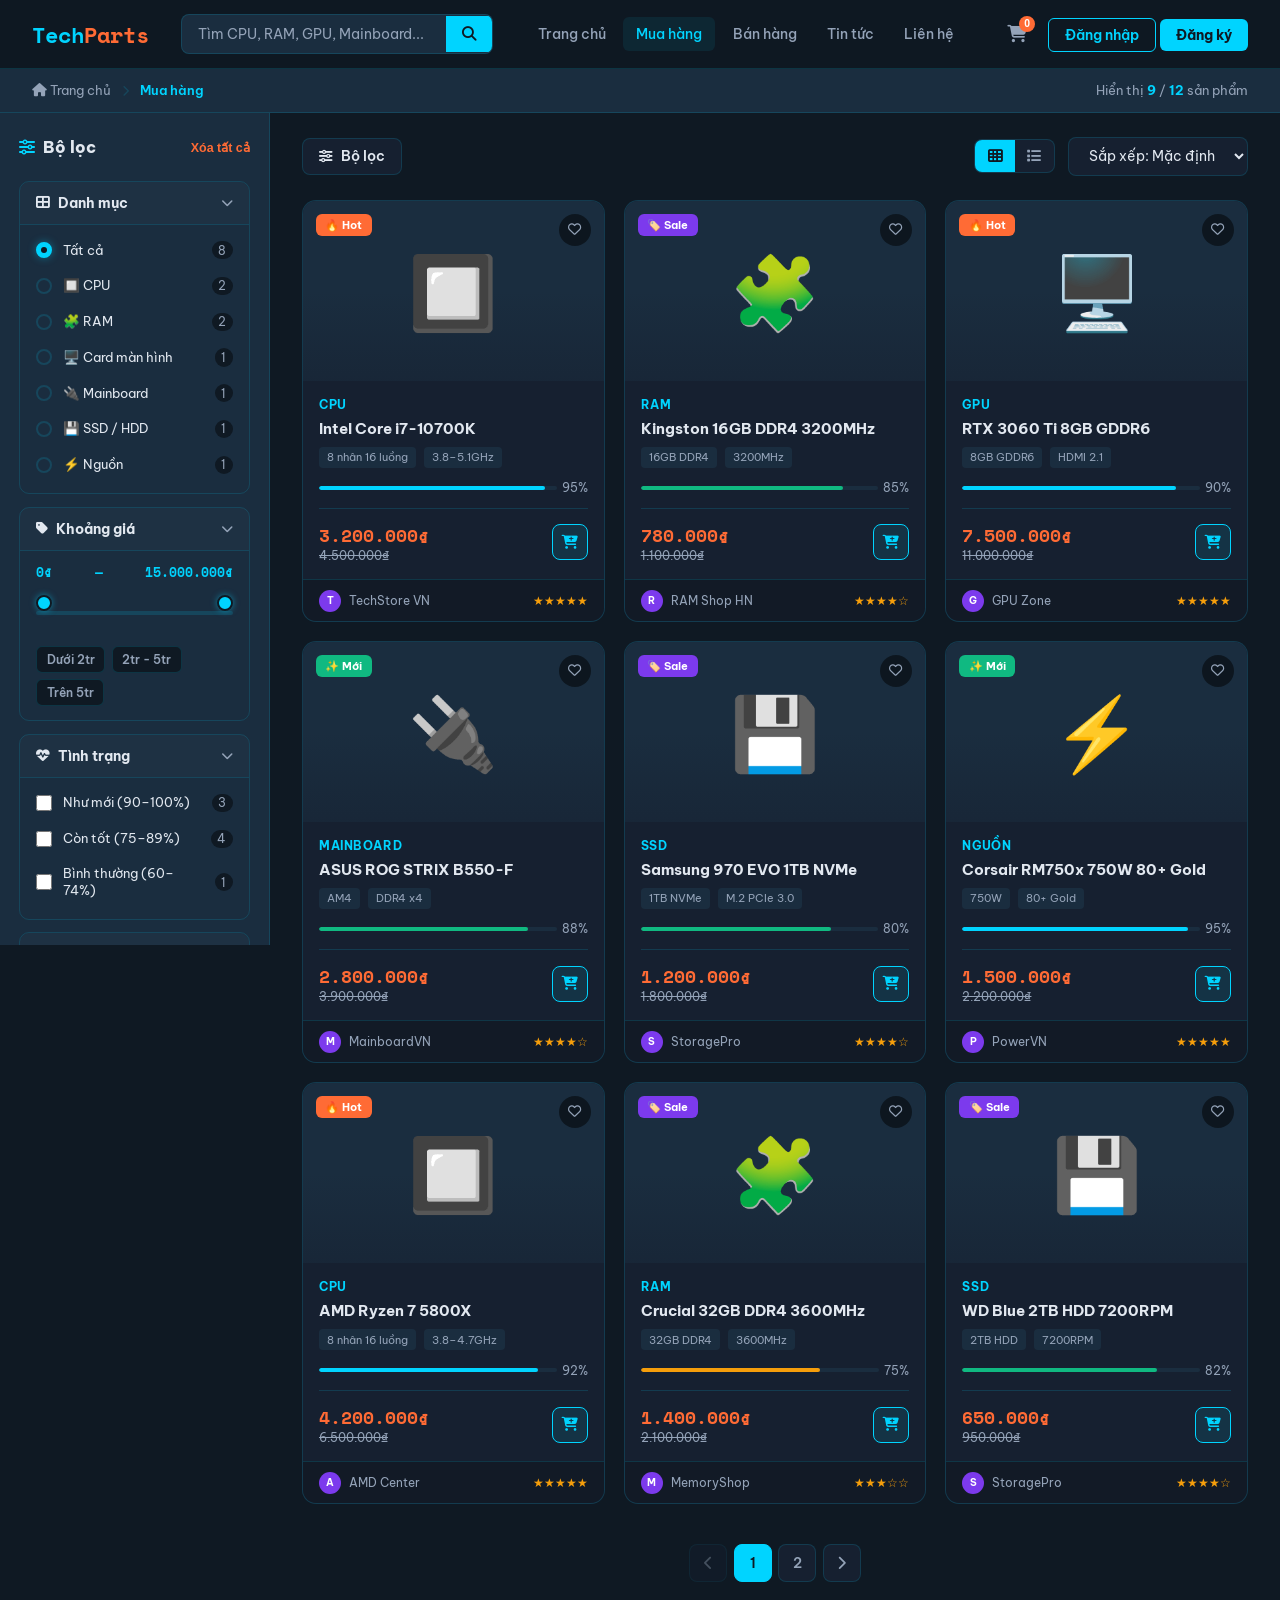
==== shop.html @ d85ce9ba "Add files via upload" ====
<!DOCTYPE html>
<html lang="vi">
<head>
  <meta charset="UTF-8">
  <meta name="viewport" content="width=device-width, initial-scale=1.0">
  <title>TechParts - Mua Hàng</title>
  <link href="https://fonts.googleapis.com/css2?family=Be+Vietnam+Pro:wght@300;400;500;600;700;800;900&family=Space+Mono:wght@400;700&display=swap" rel="stylesheet">
  <link rel="stylesheet" href="https://cdnjs.cloudflare.com/ajax/libs/font-awesome/6.4.0/css/all.min.css">
  <link rel="stylesheet" href="style.css">
  <link rel="stylesheet" href="shop.css">
</head>
<body>

<!-- TOAST -->
<div class="toast" id="toast">
  <i class="fas fa-check-circle toast-icon"></i>
  <span class="toast-text" id="toastText">Đã thêm vào giỏ hàng!</span>
</div>

<!-- MODAL CHI TIẾT SẢN PHẨM -->
<div class="modal-overlay" id="modalOverlay" onclick="closeModal(event)">
  <div class="modal" id="productModal" style="position:relative;">
    <button class="modal-close" onclick="closeModal()"><i class="fas fa-times"></i></button>
    <div class="modal-grid">
      <div class="modal-img" id="modalImg">💻</div>
      <div class="modal-content">
        <div class="product-category" id="modalCat"></div>
        <h2 id="modalName"></h2>
        <div style="display:flex;align-items:center;gap:0.5rem;margin-top:0.3rem;">
          <span style="color:var(--warning);font-size:0.85rem;" id="modalRating">★★★★☆</span>
          <span style="font-size:0.78rem;color:var(--text-muted);" id="modalReviews">(0 đánh giá)</span>
        </div>
        <div class="modal-price" id="modalPrice"></div>
        <div class="modal-specs" id="modalSpecs"></div>
        <p style="font-size:0.85rem;color:var(--text-muted);line-height:1.7;" id="modalDesc"></p>
        <div class="modal-actions">
          <button class="btn-buy" onclick="buyNow()"><i class="fas fa-bolt"></i> Mua ngay</button>
          <button class="btn-cart-lg" onclick="addToCartModal()"><i class="fas fa-shopping-cart"></i> Thêm giỏ</button>
        </div>
        <div style="display:flex;gap:1.5rem;margin-top:1rem;font-size:0.78rem;color:var(--text-muted);">
          <span><i class="fas fa-shield-alt" style="color:var(--success);margin-right:0.3rem;"></i>Đã kiểm tra</span>
          <span><i class="fas fa-undo" style="color:var(--accent);margin-right:0.3rem;"></i>Đổi 7 ngày</span>
          <span><i class="fas fa-truck" style="color:var(--accent2);margin-right:0.3rem;"></i>Toàn quốc</span>
        </div>
      </div>
    </div>
  </div>
</div>

<!-- HEADER -->
<header>
  <div class="header-inner">
    <a href="index.html" class="logo">Tech<span>Parts</span></a>
    <div class="search-bar">
      <input type="text" id="searchInput" placeholder="Tìm CPU, RAM, GPU, Mainboard..." oninput="liveSearch()">
      <button onclick="doSearch()"><i class="fas fa-search"></i></button>
    </div>
    <nav>
      <a href="index.html">Trang chủ</a>
      <a href="shop.html" class="active">Mua hàng</a>
      <a href="sell.html">Bán hàng</a>
      <a href="news.html">Tin tức</a>
      <a href="lien-he.html">Liên hệ</a>
    </nav>
    <div class="header-actions">
      <button class="cart-btn" onclick="showCartDropdown()">
        <i class="fas fa-shopping-cart"></i>
        <span class="cart-badge" id="cartBadge">0</span>
      </button>
      <div id="authButtons">
        <a href="login.html" class="btn-outline">Đăng nhập</a>
        <a href="login.html?tab=register" class="btn-primary">Đăng ký</a>
      </div>
      <div id="userMenu" style="display:none;align-items:center;gap:0.8rem;">
        <div style="display:flex;align-items:center;gap:0.5rem;padding:0.4rem 0.9rem;background:rgba(0,212,255,0.08);border:1px solid var(--border);border-radius:8px;">
          <div style="width:28px;height:28px;border-radius:50%;background:var(--accent3);display:flex;align-items:center;justify-content:center;font-size:0.75rem;font-weight:700;color:white;" id="userAvatar">U</div>
          <span style="font-size:0.88rem;font-weight:600;" id="userName">User</span>
        </div>
        <button onclick="logout()" style="padding:0.45rem 1rem;border:1px solid rgba(239,68,68,0.5);border-radius:6px;background:none;color:#ef4444;font-family:inherit;font-size:0.85rem;font-weight:600;cursor:pointer;">
          <i class="fas fa-sign-out-alt"></i> Đăng xuất
        </button>
      </div>
    </div>
  </div>
</header>

<!-- BREADCRUMB -->
<div class="breadcrumb-bar">
  <div class="breadcrumb-inner">
    <a href="index.html"><i class="fas fa-home"></i> Trang chủ</a>
    <i class="fas fa-chevron-right"></i>
    <span id="breadcrumbCurrent">Mua hàng</span>
  </div>
  <div class="result-count" id="resultCount">Đang tải...</div>
</div>

<!-- MAIN LAYOUT -->
<div class="shop-layout">

  <!-- SIDEBAR -->
  <aside class="shop-sidebar" id="sidebar">
    <div class="sidebar-header">
      <h3><i class="fas fa-sliders-h"></i> Bộ lọc</h3>
      <button class="clear-all-btn" onclick="clearAllFilters()">Xóa tất cả</button>
    </div>

    <!-- Danh mục -->
    <div class="filter-block">
      <div class="filter-block-title" onclick="toggleBlock(this)">
        <span><i class="fas fa-th-large"></i> Danh mục</span>
        <i class="fas fa-chevron-down"></i>
      </div>
      <div class="filter-block-body">
        <label class="filter-option" onclick="filterCat('all')">
          <span class="filter-radio active" id="cat-all"></span>
          <span>Tất cả</span>
          <span class="filter-count">8</span>
        </label>
        <label class="filter-option" onclick="filterCat('CPU')">
          <span class="filter-radio" id="cat-CPU"></span>
          <span>🔲 CPU</span>
          <span class="filter-count">2</span>
        </label>
        <label class="filter-option" onclick="filterCat('RAM')">
          <span class="filter-radio" id="cat-RAM"></span>
          <span>🧩 RAM</span>
          <span class="filter-count">2</span>
        </label>
        <label class="filter-option" onclick="filterCat('GPU')">
          <span class="filter-radio" id="cat-GPU"></span>
          <span>🖥️ Card màn hình</span>
          <span class="filter-count">1</span>
        </label>
        <label class="filter-option" onclick="filterCat('Mainboard')">
          <span class="filter-radio" id="cat-Mainboard"></span>
          <span>🔌 Mainboard</span>
          <span class="filter-count">1</span>
        </label>
        <label class="filter-option" onclick="filterCat('SSD')">
          <span class="filter-radio" id="cat-SSD"></span>
          <span>💾 SSD / HDD</span>
          <span class="filter-count">1</span>
        </label>
        <label class="filter-option" onclick="filterCat('Nguồn')">
          <span class="filter-radio" id="cat-Nguồn"></span>
          <span>⚡ Nguồn</span>
          <span class="filter-count">1</span>
        </label>
      </div>
    </div>

    <!-- Khoảng giá -->
    <div class="filter-block">
      <div class="filter-block-title" onclick="toggleBlock(this)">
        <span><i class="fas fa-tag"></i> Khoảng giá</span>
        <i class="fas fa-chevron-down"></i>
      </div>
      <div class="filter-block-body">
        <div class="price-display">
          <span id="priceMin">0₫</span>
          <span>—</span>
          <span id="priceMax">15.000.000₫</span>
        </div>
        <div class="range-wrap">
          <input type="range" id="rangeMin" min="0" max="15000000" step="100000" value="0" oninput="updatePriceRange()">
          <input type="range" id="rangeMax" min="0" max="15000000" step="100000" value="15000000" oninput="updatePriceRange()">
        </div>
        <div class="price-presets">
          <button onclick="setPrice(0,2000000)">Dưới 2tr</button>
          <button onclick="setPrice(2000000,5000000)">2tr - 5tr</button>
          <button onclick="setPrice(5000000,15000000)">Trên 5tr</button>
        </div>
      </div>
    </div>

    <!-- Tình trạng -->
    <div class="filter-block">
      <div class="filter-block-title" onclick="toggleBlock(this)">
        <span><i class="fas fa-heartbeat"></i> Tình trạng</span>
        <i class="fas fa-chevron-down"></i>
      </div>
      <div class="filter-block-body">
        <label class="filter-checkbox">
          <input type="checkbox" value="great" onchange="updateCondFilter()"> Như mới (90–100%)
          <span class="filter-count">3</span>
        </label>
        <label class="filter-checkbox">
          <input type="checkbox" value="good" onchange="updateCondFilter()"> Còn tốt (75–89%)
          <span class="filter-count">4</span>
        </label>
        <label class="filter-checkbox">
          <input type="checkbox" value="fair" onchange="updateCondFilter()"> Bình thường (60–74%)
          <span class="filter-count">1</span>
        </label>
      </div>
    </div>

    <!-- Thương hiệu -->
    <div class="filter-block">
      <div class="filter-block-title" onclick="toggleBlock(this)">
        <span><i class="fas fa-award"></i> Thương hiệu</span>
        <i class="fas fa-chevron-down"></i>
      </div>
      <div class="filter-block-body">
        <label class="filter-checkbox">
          <input type="checkbox" value="Intel" onchange="updateBrandFilter()"> Intel
          <span class="filter-count">1</span>
        </label>
        <label class="filter-checkbox">
          <input type="checkbox" value="AMD" onchange="updateBrandFilter()"> AMD
          <span class="filter-count">1</span>
        </label>
        <label class="filter-checkbox">
          <input type="checkbox" value="NVIDIA" onchange="updateBrandFilter()"> NVIDIA
          <span class="filter-count">1</span>
        </label>
        <label class="filter-checkbox">
          <input type="checkbox" value="ASUS" onchange="updateBrandFilter()"> ASUS
          <span class="filter-count">1</span>
        </label>
        <label class="filter-checkbox">
          <input type="checkbox" value="Kingston" onchange="updateBrandFilter()"> Kingston
          <span class="filter-count">1</span>
        </label>
        <label class="filter-checkbox">
          <input type="checkbox" value="Samsung" onchange="updateBrandFilter()"> Samsung
          <span class="filter-count">1</span>
        </label>
        <label class="filter-checkbox">
          <input type="checkbox" value="Corsair" onchange="updateBrandFilter()"> Corsair
          <span class="filter-count">1</span>
        </label>
        <label class="filter-checkbox">
          <input type="checkbox" value="Crucial" onchange="updateBrandFilter()"> Crucial
          <span class="filter-count">1</span>
        </label>
      </div>
    </div>

    <!-- Bảo hành -->
    <div class="filter-block">
      <div class="filter-block-title" onclick="toggleBlock(this)">
        <span><i class="fas fa-shield-alt"></i> Bảo hành còn lại</span>
        <i class="fas fa-chevron-down"></i>
      </div>
      <div class="filter-block-body">
        <label class="filter-checkbox">
          <input type="checkbox" value="6" onchange="updateWarrantyFilter()"> 6 tháng trở lên
        </label>
        <label class="filter-checkbox">
          <input type="checkbox" value="3" onchange="updateWarrantyFilter()"> 3 tháng trở lên
        </label>
        <label class="filter-checkbox">
          <input type="checkbox" value="1" onchange="updateWarrantyFilter()"> Có bảo hành
        </label>
      </div>
    </div>
  </aside>

  <!-- MAIN CONTENT -->
  <main class="shop-main">

    <!-- TOOLBAR -->
    <div class="shop-toolbar">
      <div class="toolbar-left">
        <button class="sidebar-toggle-btn" onclick="toggleSidebar()">
          <i class="fas fa-sliders-h"></i> Bộ lọc
        </button>
        <!-- Active filters tags -->
        <div class="active-filters" id="activeFilters"></div>
      </div>
      <div class="toolbar-right">
        <div class="view-toggle">
          <button class="view-btn active" id="viewGrid" onclick="setView('grid')" title="Dạng lưới">
            <i class="fas fa-th"></i>
          </button>
          <button class="view-btn" id="viewList" onclick="setView('list')" title="Dạng danh sách">
            <i class="fas fa-list"></i>
          </button>
        </div>
        <select class="sort-select" onchange="sortProducts(this.value)">
          <option value="">Sắp xếp: Mặc định</option>
          <option value="price-asc">Giá: Thấp → Cao</option>
          <option value="price-desc">Giá: Cao → Thấp</option>
          <option value="newest">Mới đăng nhất</option>
          <option value="condition">Tình trạng tốt nhất</option>
          <option value="popular">Phổ biến nhất</option>
        </select>
      </div>
    </div>

    <!-- PRODUCTS GRID -->
    <div class="products-grid" id="productsGrid"></div>

    <!-- EMPTY STATE -->
    <div class="empty-state" id="emptyState" style="display:none;">
      <div class="empty-icon">🔍</div>
      <h3>Không tìm thấy sản phẩm</h3>
      <p>Thử thay đổi bộ lọc hoặc từ khóa tìm kiếm</p>
      <button class="btn-hero-primary" onclick="clearAllFilters()" style="margin-top:1rem;">
        <i class="fas fa-redo"></i> Xóa bộ lọc
      </button>
    </div>

    <!-- PAGINATION -->
    <div class="pagination" id="pagination"></div>

  </main>
</div>

<!-- CART DROPDOWN -->
<div class="cart-dropdown" id="cartDropdown">
  <div class="cart-dropdown-header">
    <h4><i class="fas fa-shopping-cart"></i> Giỏ hàng</h4>
    <button onclick="closeCartDropdown()"><i class="fas fa-times"></i></button>
  </div>
  <div class="cart-items" id="cartItems">
    <div class="cart-empty"><i class="fas fa-box-open"></i><p>Giỏ hàng trống</p></div>
  </div>
  <div class="cart-footer" id="cartFooter" style="display:none;">
    <div class="cart-total">
      Tổng: <strong id="cartTotal">0₫</strong>
    </div>
    <button class="btn-buy" style="width:100%;padding:0.7rem;" onclick="checkout()">
      <i class="fas fa-credit-card"></i> Thanh toán
    </button>
  </div>
</div>
<div class="cart-backdrop" id="cartBackdrop" onclick="closeCartDropdown()"></div>

<script src="shop.js"></script>
</body>
</html>
---- style.css ----
:root {
  --primary: #0f1923;
  --secondary: #1a2d3f;
  --accent: #00d4ff;
  --accent2: #ff6b35;
  --accent3: #7c3aed;
  --text: #e2e8f0;
  --text-muted: #94a3b8;
  --card: #162030;
  --border: rgba(0,212,255,0.15);
  --success: #10b981;
  --warning: #f59e0b;
}

* { margin: 0; padding: 0; box-sizing: border-box; }

body {
  font-family: 'Be Vietnam Pro', sans-serif;
  background: var(--primary);
  color: var(--text);
  overflow-x: hidden;
}

/* ========================
   HEADER
======================== */
header {
  position: sticky; top: 0; z-index: 1000;
  background: rgba(15,25,35,0.95);
  backdrop-filter: blur(20px);
  border-bottom: 1px solid var(--border);
  padding: 0 2rem;
}
.header-inner {
  max-width: 1400px; margin: 0 auto;
  display: flex; align-items: center; gap: 2rem;
  height: 68px;
}
.logo {
  font-family: 'Space Mono', monospace;
  font-size: 1.4rem; font-weight: 700;
  color: var(--accent); white-space: nowrap;
  text-decoration: none;
}
.logo span { color: var(--accent2); }

.search-bar {
  flex: 1; max-width: 480px;
  display: flex; align-items: center;
  background: var(--secondary);
  border: 1px solid var(--border);
  border-radius: 8px; overflow: hidden;
}
.search-bar input {
  flex: 1; padding: 0.6rem 1rem;
  background: none; border: none; outline: none;
  color: var(--text); font-family: inherit; font-size: 0.9rem;
}
.search-bar input::placeholder { color: var(--text-muted); }
.search-bar button {
  padding: 0.6rem 1rem;
  background: var(--accent); border: none; cursor: pointer;
  color: var(--primary); font-size: 0.9rem;
}
.search-bar button:hover { background: #00b8d9; }

nav { display: flex; gap: 0.3rem; margin-left: auto; }
nav a {
  padding: 0.5rem 0.8rem;
  color: var(--text-muted); text-decoration: none;
  font-size: 0.88rem; font-weight: 500;
  border-radius: 6px; transition: all 0.2s;
  white-space: nowrap;
}
nav a:hover, nav a.active { color: var(--accent); background: rgba(0,212,255,0.08); }

.header-actions { display: flex; gap: 0.8rem; align-items: center; }
.btn-outline {
  padding: 0.45rem 1rem;
  border: 1px solid var(--accent); border-radius: 6px;
  color: var(--accent); background: none; cursor: pointer;
  font-family: inherit; font-size: 0.85rem; font-weight: 600;
  transition: all 0.2s; text-decoration: none;
}
.btn-outline:hover { background: var(--accent); color: var(--primary); }
.btn-primary {
  padding: 0.45rem 1rem;
  background: var(--accent); border: none; border-radius: 6px;
  color: var(--primary); cursor: pointer;
  font-family: inherit; font-size: 0.85rem; font-weight: 700;
  transition: all 0.2s; text-decoration: none;
}
.btn-primary:hover { background: #00b8d9; transform: translateY(-1px); }

.cart-btn {
  position: relative; padding: 0.5rem;
  background: none; border: none; cursor: pointer;
  color: var(--text-muted); font-size: 1.1rem;
  transition: color 0.2s;
}
.cart-btn:hover { color: var(--accent); }
.cart-badge {
  position: absolute; top: 0; right: 0;
  background: var(--accent2); color: white;
  font-size: 0.65rem; font-weight: 700;
  width: 16px; height: 16px; border-radius: 50%;
  display: flex; align-items: center; justify-content: center;
}

/* ========================
   HERO
======================== */
.hero {
  background: linear-gradient(135deg, #0f1923 0%, #1a2d3f 50%, #0f1923 100%);
  padding: 5rem 2rem;
  position: relative; overflow: hidden;
}
.hero::before {
  content: '';
  position: absolute; inset: 0;
  background: radial-gradient(ellipse at 70% 50%, rgba(0,212,255,0.08) 0%, transparent 70%),
              radial-gradient(ellipse at 20% 80%, rgba(124,58,237,0.06) 0%, transparent 60%);
}
.hero-grid {
  max-width: 1400px; margin: 0 auto;
  display: grid; grid-template-columns: 1fr 1fr; gap: 4rem;
  align-items: center; position: relative;
}
.hero-badge {
  display: inline-flex; align-items: center; gap: 0.5rem;
  padding: 0.4rem 0.9rem;
  background: rgba(0,212,255,0.1); border: 1px solid rgba(0,212,255,0.3);
  border-radius: 20px; font-size: 0.8rem; color: var(--accent);
  margin-bottom: 1.5rem; font-weight: 600;
}
.hero h1 {
  font-size: clamp(2rem, 4vw, 3.2rem);
  font-weight: 900; line-height: 1.15;
  margin-bottom: 1.2rem;
}
.hero h1 .highlight {
  color: var(--accent);
  text-shadow: 0 0 30px rgba(0,212,255,0.4);
}
.hero p {
  color: var(--text-muted); font-size: 1rem;
  line-height: 1.7; margin-bottom: 2rem;
}
.hero-ctas { display: flex; gap: 1rem; flex-wrap: wrap; }
.btn-hero-primary {
  padding: 0.85rem 2rem;
  background: var(--accent); border: none; border-radius: 8px;
  color: var(--primary); font-family: inherit;
  font-size: 0.95rem; font-weight: 700; cursor: pointer;
  transition: all 0.3s;
  box-shadow: 0 0 20px rgba(0,212,255,0.3);
}
.btn-hero-primary:hover { transform: translateY(-2px); box-shadow: 0 0 30px rgba(0,212,255,0.5); }
.btn-hero-secondary {
  padding: 0.85rem 2rem;
  background: none; border: 1px solid rgba(255,255,255,0.2); border-radius: 8px;
  color: var(--text); font-family: inherit;
  font-size: 0.95rem; font-weight: 600; cursor: pointer;
  transition: all 0.3s;
}
.btn-hero-secondary:hover { border-color: var(--accent); color: var(--accent); }

.hero-stats { display: flex; gap: 2.5rem; margin-top: 2.5rem; }
.stat-item h3 {
  font-size: 1.8rem; font-weight: 900;
  color: var(--accent); font-family: 'Space Mono', monospace;
}
.stat-item p { font-size: 0.8rem; color: var(--text-muted); margin-top: 0.2rem; }

.hero-visual { display: grid; grid-template-columns: 1fr 1fr; gap: 1rem; }
.hero-card {
  background: var(--card);
  border: 1px solid var(--border);
  border-radius: 12px; padding: 1.5rem;
  transition: all 0.3s; cursor: pointer;
  animation: floatCard 4s ease-in-out infinite;
}
.hero-card:nth-child(2) { animation-delay: 1s; margin-top: 1.5rem; }
.hero-card:nth-child(3) { animation-delay: 2s; }
.hero-card:nth-child(4) { animation-delay: 3s; margin-top: 1.5rem; }
.hero-card:hover { border-color: var(--accent); transform: translateY(-4px); animation: none; }

@keyframes floatCard {
  0%, 100% { transform: translateY(0); }
  50% { transform: translateY(-6px); }
}

.hcard-icon {
  width: 48px; height: 48px; border-radius: 10px;
  display: flex; align-items: center; justify-content: center;
  font-size: 1.3rem; margin-bottom: 0.8rem;
}
.hcard-icon.blue   { background: rgba(0,212,255,0.1);   color: var(--accent); }
.hcard-icon.orange { background: rgba(255,107,53,0.1);  color: var(--accent2); }
.hcard-icon.purple { background: rgba(124,58,237,0.1);  color: var(--accent3); }
.hcard-icon.green  { background: rgba(16,185,129,0.1);  color: var(--success); }
.hero-card h4 { font-size: 0.9rem; font-weight: 700; margin-bottom: 0.3rem; }
.hero-card p  { font-size: 0.78rem; color: var(--text-muted); }

/* ========================
   SECTIONS (shared)
======================== */
.section { padding: 4rem 2rem; }
.section-inner { max-width: 1400px; margin: 0 auto; }
.section-header {
  display: flex; align-items: flex-end;
  justify-content: space-between; margin-bottom: 2rem;
}
.section-title { font-size: 1.5rem; font-weight: 800; }
.section-title span { color: var(--accent); }
.section-sub { color: var(--text-muted); font-size: 0.88rem; margin-top: 0.3rem; }
.view-all {
  color: var(--accent); font-size: 0.88rem; font-weight: 600;
  text-decoration: none; display: flex; align-items: center; gap: 0.4rem;
}
.view-all:hover { text-decoration: underline; }

/* ========================
   CATEGORIES
======================== */
.categories-grid {
  display: grid;
  grid-template-columns: repeat(8, 1fr);
  gap: 1rem;
}
.cat-card {
  background: var(--card);
  border: 1px solid var(--border);
  border-radius: 12px; padding: 1.2rem 0.8rem;
  text-align: center; cursor: pointer;
  transition: all 0.3s; text-decoration: none; color: var(--text);
}
.cat-card:hover { border-color: var(--accent); transform: translateY(-4px); background: rgba(0,212,255,0.05); }
.cat-icon { font-size: 1.8rem; margin-bottom: 0.7rem; display: block; transition: transform 0.3s; }
.cat-card:hover .cat-icon { transform: scale(1.2); }
.cat-card h4 { font-size: 0.8rem; font-weight: 700; margin-bottom: 0.2rem; }
.cat-card p  { font-size: 0.72rem; color: var(--text-muted); }

/* ========================
   FILTER BAR
======================== */
.filter-section { padding: 0 2rem 1rem; }
.filter-inner { max-width: 1400px; margin: 0 auto; }
.filter-bar {
  display: flex; gap: 0.8rem; flex-wrap: wrap;
  align-items: center; padding: 1rem 1.5rem;
  background: var(--card); border: 1px solid var(--border);
  border-radius: 12px;
}
.filter-label { font-size: 0.85rem; font-weight: 700; color: var(--text-muted); }
.filter-chip {
  padding: 0.4rem 1rem;
  background: var(--secondary); border: 1px solid var(--border);
  border-radius: 20px; font-size: 0.82rem; font-weight: 600;
  color: var(--text-muted); cursor: pointer; transition: all 0.2s;
}
.filter-chip:hover, .filter-chip.active {
  background: rgba(0,212,255,0.1); border-color: var(--accent); color: var(--accent);
}
.filter-select {
  padding: 0.4rem 1rem; background: var(--secondary);
  border: 1px solid var(--border); border-radius: 20px;
  color: var(--text); font-family: inherit; font-size: 0.82rem;
  cursor: pointer; outline: none; margin-left: auto;
}

/* ========================
   PRODUCT CARDS
======================== */
.products-grid {
  display: grid;
  grid-template-columns: repeat(4, 1fr);
  gap: 1.2rem;
}

.product-card {
  background: var(--card);
  border: 1px solid var(--border);
  border-radius: 14px; overflow: hidden;
  transition: all 0.3s; cursor: pointer;
  position: relative;
}
.product-card:hover {
  border-color: var(--accent);
  transform: translateY(-4px);
  box-shadow: 0 12px 40px rgba(0,0,0,0.4);
}

.product-badge {
  position: absolute; top: 0.8rem; left: 0.8rem;
  padding: 0.25rem 0.6rem; border-radius: 6px;
  font-size: 0.7rem; font-weight: 700; z-index: 2;
}
.badge-hot  { background: var(--accent2); color: white; }
.badge-new  { background: var(--success);  color: white; }
.badge-sale { background: var(--accent3);  color: white; }

.product-fav {
  position: absolute; top: 0.8rem; right: 0.8rem;
  width: 32px; height: 32px; border-radius: 50%;
  background: rgba(0,0,0,0.5); border: none; cursor: pointer;
  color: var(--text-muted); font-size: 0.85rem;
  display: flex; align-items: center; justify-content: center;
  transition: all 0.2s; z-index: 2;
}
.product-fav:hover,
.product-fav.active { color: #ef4444; background: rgba(239,68,68,0.15); }

.product-img {
  height: 180px;
  background: var(--secondary);
  display: flex; align-items: center; justify-content: center;
  font-size: 4rem; position: relative; overflow: hidden;
}
.product-img::after {
  content: '';
  position: absolute; inset: 0;
  background: linear-gradient(to bottom, transparent 50%, rgba(22,32,48,0.5));
}
.product-img-overlay {
  position: absolute; inset: 0;
  background: rgba(0,212,255,0.05);
  opacity: 0; transition: opacity 0.3s;
  display: flex; align-items: center; justify-content: center;
  z-index: 1;
}
.product-card:hover .product-img-overlay { opacity: 1; }
.quick-view-btn {
  padding: 0.5rem 1.2rem;
  background: var(--accent); border: none; border-radius: 6px;
  color: var(--primary); font-family: inherit; font-size: 0.82rem; font-weight: 700;
  cursor: pointer; transform: translateY(10px); transition: transform 0.3s;
}
.product-card:hover .quick-view-btn { transform: translateY(0); }

.product-info { padding: 1rem; }
.product-category {
  font-size: 0.72rem; color: var(--accent); font-weight: 700;
  text-transform: uppercase; letter-spacing: 0.05em; margin-bottom: 0.4rem;
}
.product-name  { font-size: 0.92rem; font-weight: 700; margin-bottom: 0.5rem; line-height: 1.4; }
.product-specs { display: flex; gap: 0.5rem; flex-wrap: wrap; margin-bottom: 0.8rem; }
.spec-tag {
  padding: 0.2rem 0.5rem;
  background: var(--secondary); border-radius: 4px;
  font-size: 0.7rem; color: var(--text-muted);
}
.product-condition { display: flex; align-items: center; gap: 0.3rem; margin-bottom: 0.8rem; }
.condition-bar {
  flex: 1; height: 4px; background: var(--secondary); border-radius: 2px; overflow: hidden;
}
.condition-fill        { height: 100%; border-radius: 2px; }
.condition-fill.good   { background: var(--success); width: 85%; }
.condition-fill.fair   { background: var(--warning); width: 60%; }
.condition-fill.great  { background: var(--accent);  width: 95%; }
.condition-text { font-size: 0.72rem; color: var(--text-muted); white-space: nowrap; }

.product-footer {
  display: flex; align-items: center; justify-content: space-between;
  padding-top: 0.8rem; border-top: 1px solid var(--border);
}
.product-price     { font-size: 1.1rem; font-weight: 800; color: var(--accent2); font-family: 'Space Mono', monospace; }
.product-price-old { font-size: 0.78rem; color: var(--text-muted); text-decoration: line-through; }
.add-cart-btn {
  width: 36px; height: 36px; border-radius: 8px;
  background: rgba(0,212,255,0.1); border: 1px solid var(--accent);
  color: var(--accent); cursor: pointer; font-size: 0.9rem;
  display: flex; align-items: center; justify-content: center;
  transition: all 0.2s;
}
.add-cart-btn:hover { background: var(--accent); color: var(--primary); }

.product-seller {
  display: flex; align-items: center; gap: 0.5rem;
  padding: 0.6rem 1rem;
  background: rgba(0,0,0,0.2); border-top: 1px solid var(--border);
}
.seller-avatar {
  width: 22px; height: 22px; border-radius: 50%;
  background: var(--accent3);
  display: flex; align-items: center; justify-content: center;
  font-size: 0.65rem; font-weight: 700; color: white;
}
.seller-name   { font-size: 0.75rem; color: var(--text-muted); }
.seller-rating { margin-left: auto; font-size: 0.72rem; color: var(--warning); }

/* ========================
   BANNER
======================== */
.banner-section { padding: 2rem 2rem; }
.banner-grid {
  max-width: 1400px; margin: 0 auto;
  display: grid; grid-template-columns: 2fr 1fr; gap: 1.2rem;
}
.banner-main {
  background: linear-gradient(135deg, #1a2d3f, #0f2030);
  border: 1px solid var(--border); border-radius: 16px;
  padding: 2.5rem; position: relative; overflow: hidden;
}
.banner-main::before {
  content: '';
  position: absolute; right: -30px; top: -30px;
  width: 250px; height: 250px; border-radius: 50%;
  background: radial-gradient(circle, rgba(0,212,255,0.12), transparent 70%);
}
.banner-main h2 { font-size: 1.8rem; font-weight: 900; margin-bottom: 0.5rem; }
.banner-main h2 span { color: var(--accent2); }
.banner-main p { color: var(--text-muted); margin-bottom: 1.5rem; font-size: 0.9rem; }

.countdown { display: flex; gap: 1rem; margin-bottom: 1.5rem; }
.cd-item { text-align: center; }
.cd-num {
  background: var(--primary); border: 1px solid var(--border); border-radius: 8px;
  padding: 0.5rem 0.9rem; font-size: 1.5rem; font-weight: 900;
  font-family: 'Space Mono', monospace; color: var(--accent);
  display: block;
}
.cd-label { font-size: 0.68rem; color: var(--text-muted); margin-top: 0.3rem; display: block; }

.banner-side   { display: flex; flex-direction: column; gap: 1.2rem; }
.banner-small  {
  flex: 1; border-radius: 12px; padding: 1.5rem;
  border: 1px solid var(--border); position: relative; overflow: hidden;
}
.banner-small.purple { background: linear-gradient(135deg, rgba(124,58,237,0.2), rgba(124,58,237,0.05)); border-color: rgba(124,58,237,0.3); }
.banner-small.orange { background: linear-gradient(135deg, rgba(255,107,53,0.2), rgba(255,107,53,0.05)); border-color: rgba(255,107,53,0.3); }
.banner-small h3 { font-size: 1rem; font-weight: 800; margin-bottom: 0.3rem; }
.banner-small p  { font-size: 0.78rem; color: var(--text-muted); margin-bottom: 1rem; }

.btn-sm {
  padding: 0.4rem 1rem; border-radius: 6px;
  font-family: inherit; font-size: 0.8rem; font-weight: 700; cursor: pointer;
  transition: all 0.2s; border: none;
}
.btn-sm.purple { background: var(--accent3); color: white; }
.btn-sm.orange { background: var(--accent2); color: white; }
.btn-sm:hover  { opacity: 0.85; transform: translateY(-1px); }

/* ========================
   MODAL
======================== */
.modal-overlay {
  display: none; position: fixed; inset: 0; z-index: 2000;
  background: rgba(0,0,0,0.8); backdrop-filter: blur(8px);
  align-items: center; justify-content: center; padding: 1rem;
}
.modal-overlay.active { display: flex; }
.modal {
  background: var(--card); border: 1px solid var(--border);
  border-radius: 20px; max-width: 900px; width: 100%;
  max-height: 90vh; overflow-y: auto;
  animation: modalIn 0.3s ease;
}
@keyframes modalIn {
  from { opacity: 0; transform: translateY(30px) scale(0.95); }
  to   { opacity: 1; transform: translateY(0) scale(1); }
}
.modal-grid { display: grid; grid-template-columns: 1fr 1fr; }
.modal-img {
  height: 100%; min-height: 400px;
  background: var(--secondary);
  display: flex; align-items: center; justify-content: center;
  font-size: 8rem; border-radius: 20px 0 0 20px;
}
.modal-content { padding: 2rem; }
.modal-close {
  position: absolute; top: 1rem; right: 1rem;
  width: 36px; height: 36px; border-radius: 50%;
  background: rgba(255,255,255,0.1); border: none; cursor: pointer;
  color: var(--text); font-size: 1rem;
  display: flex; align-items: center; justify-content: center;
}
.modal-close:hover { background: rgba(255,255,255,0.2); }
.modal-content h2 { font-size: 1.3rem; font-weight: 800; margin-bottom: 0.5rem; }
.modal-price { font-size: 2rem; font-weight: 900; color: var(--accent2); font-family: 'Space Mono', monospace; margin: 1rem 0; }
.modal-specs { display: grid; grid-template-columns: 1fr 1fr; gap: 0.7rem; margin: 1.2rem 0; }
.modal-spec { background: var(--secondary); border-radius: 8px; padding: 0.7rem; }
.modal-spec label { font-size: 0.72rem; color: var(--text-muted); display: block; margin-bottom: 0.2rem; }
.modal-spec span  { font-size: 0.88rem; font-weight: 600; }
.modal-actions    { display: flex; gap: 0.8rem; margin-top: 1.5rem; }

.btn-buy {
  flex: 1; padding: 0.85rem; background: var(--accent2); border: none; border-radius: 10px;
  color: white; font-family: inherit; font-size: 0.95rem; font-weight: 700; cursor: pointer;
  transition: all 0.2s;
}
.btn-buy:hover { background: #e85a25; transform: translateY(-2px); }
.btn-cart-lg {
  flex: 1; padding: 0.85rem;
  background: rgba(0,212,255,0.1); border: 1px solid var(--accent); border-radius: 10px;
  color: var(--accent); font-family: inherit; font-size: 0.95rem; font-weight: 700; cursor: pointer;
  transition: all 0.2s;
}
.btn-cart-lg:hover { background: var(--accent); color: var(--primary); }

/* ========================
   SELLER / HOW-TO SECTION
======================== */
.seller-section {
  padding: 4rem 2rem;
  background: var(--secondary);
  border-top: 1px solid var(--border);
  border-bottom: 1px solid var(--border);
}
.seller-steps {
  display: grid; grid-template-columns: repeat(4, 1fr); gap: 2rem;
}
.step-card {
  text-align: center; padding: 2rem 1.5rem;
  background: var(--card); border: 1px solid var(--border);
  border-radius: 16px; transition: all 0.3s;
}
.step-card:hover { border-color: var(--accent); transform: translateY(-4px); }
.step-num {
  width: 48px; height: 48px; border-radius: 50%;
  background: rgba(0,212,255,0.1); border: 2px solid rgba(0,212,255,0.3);
  display: flex; align-items: center; justify-content: center;
  font-size: 1.1rem; font-weight: 900; color: var(--accent);
  font-family: 'Space Mono', monospace;
  margin: 0 auto 1rem;
}
.step-icon { font-size: 2rem; margin-bottom: 1rem; }
.step-card h4 { font-size: 1rem; font-weight: 700; margin-bottom: 0.5rem; }
.step-card p  { font-size: 0.83rem; color: var(--text-muted); line-height: 1.6; }

/* ========================
   FOOTER
======================== */
footer { padding: 3rem 2rem 1.5rem; border-top: 1px solid var(--border); }
.footer-grid {
  max-width: 1400px; margin: 0 auto;
  display: grid; grid-template-columns: 2fr 1fr 1fr 1fr; gap: 3rem;
  margin-bottom: 2rem;
}
.footer-brand .logo { font-size: 1.6rem; display: block; margin-bottom: 1rem; }
.footer-brand p { font-size: 0.85rem; color: var(--text-muted); line-height: 1.7; margin-bottom: 1.2rem; }
.social-links { display: flex; gap: 0.8rem; }
.social-link {
  width: 36px; height: 36px; border-radius: 8px;
  background: var(--secondary); border: 1px solid var(--border);
  display: flex; align-items: center; justify-content: center;
  color: var(--text-muted); font-size: 0.85rem; text-decoration: none;
  transition: all 0.2s;
}
.social-link:hover { border-color: var(--accent); color: var(--accent); }
.footer-col h5 { font-size: 0.9rem; font-weight: 700; margin-bottom: 1rem; }
.footer-col ul { list-style: none; }
.footer-col ul li { margin-bottom: 0.6rem; }
.footer-col ul li a { color: var(--text-muted); text-decoration: none; font-size: 0.83rem; transition: color 0.2s; }
.footer-col ul li a:hover { color: var(--accent); }
.footer-bottom {
  max-width: 1400px; margin: 0 auto;
  display: flex; align-items: center; justify-content: space-between;
  padding-top: 1.5rem; border-top: 1px solid var(--border);
  font-size: 0.8rem; color: var(--text-muted);
}

/* ========================
   TOAST NOTIFICATION
======================== */
.toast {
  position: fixed; bottom: 2rem; right: 2rem; z-index: 3000;
  background: var(--card); border: 1px solid var(--success);
  border-radius: 10px; padding: 1rem 1.5rem;
  display: flex; align-items: center; gap: 0.8rem;
  transform: translateY(100px); opacity: 0;
  transition: all 0.4s cubic-bezier(0.34, 1.56, 0.64, 1);
  box-shadow: 0 8px 30px rgba(0,0,0,0.5);
}
.toast.show { transform: translateY(0); opacity: 1; }
.toast-icon { color: var(--success); font-size: 1.1rem; }
.toast-text { font-size: 0.88rem; font-weight: 600; }

/* ========================
   LOADING BAR
======================== */
.loading-bar {
  position: fixed; top: 0; left: 0; z-index: 9999;
  height: 3px; background: var(--accent);
  width: 0; transition: width 0.3s;
  box-shadow: 0 0 10px var(--accent);
}

/* ========================
   RESPONSIVE
======================== */
@media (max-width: 1200px) {
  .categories-grid { grid-template-columns: repeat(4, 1fr); }
  .products-grid   { grid-template-columns: repeat(3, 1fr); }
}
@media (max-width: 900px) {
  .hero-grid    { grid-template-columns: 1fr; }
  .hero-visual  { display: none; }
  .products-grid { grid-template-columns: repeat(2, 1fr); }
  .footer-grid  { grid-template-columns: 1fr 1fr; }
  .seller-steps { grid-template-columns: repeat(2, 1fr); }
  .banner-grid  { grid-template-columns: 1fr; }
  .modal-grid   { grid-template-columns: 1fr; }
  .modal-img    { min-height: 200px; border-radius: 20px 20px 0 0; }
}
@media (max-width: 600px) {
  .products-grid   { grid-template-columns: 1fr; }
  .categories-grid { grid-template-columns: repeat(4, 1fr); }
  nav              { display: none; }
  .search-bar      { max-width: 200px; }
  .hero-stats      { gap: 1.5rem; }
}
---- shop.css ----
/* ========================
   BREADCRUMB
======================== */
.breadcrumb-bar {
  display: flex; align-items: center; justify-content: space-between;
  padding: 0.8rem 2rem;
  background: var(--secondary);
  border-bottom: 1px solid var(--border);
  font-size: 0.83rem;
}
.breadcrumb-bar a {
  color: var(--text-muted); text-decoration: none; transition: color 0.2s;
}
.breadcrumb-bar a:hover { color: var(--accent); }
.breadcrumb-bar .fa-chevron-right { color: var(--border); font-size: 0.7rem; margin: 0 0.5rem; }
.breadcrumb-bar span  { color: var(--accent); font-weight: 600; }
.result-count { font-size: 0.82rem; color: var(--text-muted); }
.result-count strong { color: var(--accent); }

/* ========================
   SHOP LAYOUT
======================== */
.shop-layout {
  display: flex; gap: 0;
  max-width: 100%; min-height: calc(100vh - 130px);
}

/* ========================
   SIDEBAR
======================== */
.shop-sidebar {
  width: 270px; flex-shrink: 0;
  background: var(--secondary);
  border-right: 1px solid var(--border);
  padding: 1.5rem 1.2rem;
  transition: transform 0.3s, width 0.3s;
  overflow-y: auto;
  position: sticky; top: 68px;
  max-height: calc(100vh - 68px);
}
.shop-sidebar.collapsed {
  width: 0; padding: 0; overflow: hidden;
}

.sidebar-header {
  display: flex; align-items: center; justify-content: space-between;
  margin-bottom: 1.5rem;
}
.sidebar-header h3 {
  font-size: 1rem; font-weight: 800;
  display: flex; align-items: center; gap: 0.5rem;
}
.sidebar-header h3 i { color: var(--accent); }
.clear-all-btn {
  font-size: 0.78rem; color: var(--accent2); font-weight: 600;
  background: none; border: none; cursor: pointer; padding: 0;
  transition: opacity 0.2s;
}
.clear-all-btn:hover { opacity: 0.7; }

/* Filter blocks */
.filter-block {
  border: 1px solid var(--border); border-radius: 10px;
  overflow: hidden; margin-bottom: 0.8rem;
}
.filter-block-title {
  display: flex; align-items: center; justify-content: space-between;
  padding: 0.75rem 1rem; cursor: pointer;
  background: rgba(255,255,255,0.02);
  font-size: 0.85rem; font-weight: 700;
  transition: background 0.2s; user-select: none;
}
.filter-block-title:hover { background: rgba(0,212,255,0.05); }
.filter-block-title span { display: flex; align-items: center; gap: 0.5rem; }
.filter-block-title i.fa-chevron-down { color: var(--text-muted); font-size: 0.75rem; transition: transform 0.3s; }
.filter-block-title.collapsed i.fa-chevron-down { transform: rotate(-90deg); }
.filter-block-body {
  padding: 0.7rem 1rem 0.9rem;
  display: flex; flex-direction: column; gap: 0.5rem;
  border-top: 1px solid var(--border);
}
.filter-block-body.hidden { display: none; }

/* Filter radio (categories) */
.filter-option {
  display: flex; align-items: center; gap: 0.7rem;
  cursor: pointer; padding: 0.3rem 0; font-size: 0.84rem;
  transition: color 0.2s;
}
.filter-option:hover { color: var(--accent); }
.filter-radio {
  width: 16px; height: 16px; border-radius: 50%;
  border: 2px solid var(--border); flex-shrink: 0;
  transition: all 0.2s; position: relative;
}
.filter-radio.active {
  border-color: var(--accent);
  background: var(--accent);
  box-shadow: 0 0 8px rgba(0,212,255,0.4);
}
.filter-radio.active::after {
  content: ''; position: absolute; inset: 3px;
  background: var(--primary); border-radius: 50%;
}
.filter-count {
  margin-left: auto; font-size: 0.72rem;
  color: var(--text-muted); background: var(--primary);
  padding: 0.1rem 0.4rem; border-radius: 10px;
}

/* Filter checkbox */
.filter-checkbox {
  display: flex; align-items: center; gap: 0.7rem;
  cursor: pointer; font-size: 0.84rem; padding: 0.3rem 0;
  transition: color 0.2s;
}
.filter-checkbox:hover { color: var(--accent); }
.filter-checkbox input[type="checkbox"] {
  width: 16px; height: 16px; accent-color: var(--accent);
  cursor: pointer; flex-shrink: 0;
}

/* Price range */
.price-display {
  display: flex; align-items: center; justify-content: space-between;
  font-size: 0.82rem; font-weight: 700; color: var(--accent);
  margin-bottom: 0.7rem; font-family: 'Space Mono', monospace;
}
.range-wrap { position: relative; height: 24px; margin-bottom: 0.8rem; }
.range-wrap input[type="range"] {
  position: absolute; width: 100%; height: 4px;
  background: transparent; -webkit-appearance: none; appearance: none;
  pointer-events: none; outline: none;
}
.range-wrap input[type="range"]::-webkit-slider-thumb {
  -webkit-appearance: none; appearance: none;
  width: 16px; height: 16px; border-radius: 50%;
  background: var(--accent); cursor: pointer; pointer-events: all;
  border: 2px solid var(--primary);
  box-shadow: 0 0 6px rgba(0,212,255,0.5);
}
.range-wrap::before {
  content: ''; position: absolute; top: 50%; transform: translateY(-50%);
  width: 100%; height: 4px; background: var(--border); border-radius: 2px;
}
.price-presets { display: flex; gap: 0.4rem; flex-wrap: wrap; }
.price-presets button {
  padding: 0.3rem 0.6rem; font-size: 0.72rem; font-weight: 600;
  background: var(--primary); border: 1px solid var(--border);
  border-radius: 6px; color: var(--text-muted); cursor: pointer;
  transition: all 0.2s; font-family: inherit;
}
.price-presets button:hover { border-color: var(--accent); color: var(--accent); }
.price-presets button.active { border-color: var(--accent); color: var(--accent); background: rgba(0,212,255,0.08); }

/* ========================
   SHOP MAIN
======================== */
.shop-main { flex: 1; padding: 1.5rem 2rem; min-width: 0; }

/* Toolbar */
.shop-toolbar {
  display: flex; align-items: center; justify-content: space-between;
  margin-bottom: 1.5rem; gap: 1rem; flex-wrap: wrap;
}
.toolbar-left { display: flex; align-items: center; gap: 0.8rem; flex-wrap: wrap; flex: 1; }
.toolbar-right { display: flex; align-items: center; gap: 0.8rem; }

.sidebar-toggle-btn {
  display: flex; align-items: center; gap: 0.5rem;
  padding: 0.55rem 1rem; background: var(--card);
  border: 1px solid var(--border); border-radius: 8px;
  color: var(--text); font-family: inherit; font-size: 0.85rem; font-weight: 600;
  cursor: pointer; transition: all 0.2s; white-space: nowrap;
}
.sidebar-toggle-btn:hover { border-color: var(--accent); color: var(--accent); }

/* Active filter tags */
.active-filters { display: flex; gap: 0.5rem; flex-wrap: wrap; }
.filter-tag {
  display: flex; align-items: center; gap: 0.4rem;
  padding: 0.3rem 0.7rem; background: rgba(0,212,255,0.1);
  border: 1px solid rgba(0,212,255,0.3); border-radius: 20px;
  font-size: 0.78rem; font-weight: 600; color: var(--accent);
}
.filter-tag button {
  background: none; border: none; cursor: pointer;
  color: var(--accent); font-size: 0.7rem; padding: 0; line-height: 1;
  transition: opacity 0.2s;
}
.filter-tag button:hover { opacity: 0.7; }

/* View toggle */
.view-toggle { display: flex; background: var(--card); border: 1px solid var(--border); border-radius: 8px; overflow: hidden; }
.view-btn {
  padding: 0.5rem 0.8rem; background: none; border: none;
  color: var(--text-muted); cursor: pointer; font-size: 0.9rem;
  transition: all 0.2s;
}
.view-btn.active { background: var(--accent); color: var(--primary); }
.view-btn:hover:not(.active) { color: var(--accent); }

/* Sort */
.sort-select {
  padding: 0.55rem 1rem; background: var(--card);
  border: 1px solid var(--border); border-radius: 8px;
  color: var(--text); font-family: inherit; font-size: 0.85rem;
  cursor: pointer; outline: none; transition: border-color 0.2s;
}
.sort-select:focus { border-color: var(--accent); }

/* Products grid - override from style.css */
.shop-main .products-grid {
  grid-template-columns: repeat(3, 1fr);
  transition: all 0.3s;
}
.shop-main .products-grid.list-view {
  grid-template-columns: 1fr;
}
.shop-main .products-grid.list-view .product-card {
  display: grid; grid-template-columns: 160px 1fr auto;
}
.shop-main .products-grid.list-view .product-img { height: 100%; min-height: 140px; }
.shop-main .products-grid.list-view .product-seller { grid-column: 3; }

/* Empty state */
.empty-state {
  text-align: center; padding: 5rem 2rem;
  animation: fadeSlideIn 0.4s ease;
}
.empty-icon { font-size: 4rem; margin-bottom: 1rem; }
.empty-state h3 { font-size: 1.3rem; font-weight: 800; margin-bottom: 0.5rem; }
.empty-state p  { color: var(--text-muted); }
@keyframes fadeSlideIn {
  from { opacity: 0; transform: translateY(20px); }
  to   { opacity: 1; transform: translateY(0); }
}

/* ========================
   PAGINATION
======================== */
.pagination {
  display: flex; align-items: center; justify-content: center;
  gap: 0.4rem; margin-top: 2.5rem; flex-wrap: wrap;
}
.page-btn {
  width: 38px; height: 38px; border-radius: 8px;
  background: var(--card); border: 1px solid var(--border);
  color: var(--text-muted); font-family: inherit; font-size: 0.88rem;
  font-weight: 600; cursor: pointer; transition: all 0.2s;
  display: flex; align-items: center; justify-content: center;
}
.page-btn:hover { border-color: var(--accent); color: var(--accent); }
.page-btn.active { background: var(--accent); border-color: var(--accent); color: var(--primary); }
.page-btn:disabled { opacity: 0.4; cursor: not-allowed; }
.page-dots { color: var(--text-muted); padding: 0 0.3rem; }

/* ========================
   CART DROPDOWN
======================== */
.cart-dropdown {
  position: fixed; top: 68px; right: 1.5rem; z-index: 1500;
  width: 340px; background: var(--card);
  border: 1px solid var(--border); border-radius: 16px;
  box-shadow: 0 20px 60px rgba(0,0,0,0.6);
  transform: translateY(-10px) scale(0.97);
  opacity: 0; pointer-events: none;
  transition: all 0.3s cubic-bezier(0.34, 1.56, 0.64, 1);
  overflow: hidden;
}
.cart-dropdown.open {
  transform: translateY(0) scale(1);
  opacity: 1; pointer-events: all;
}
.cart-backdrop {
  position: fixed; inset: 0; z-index: 1400;
  display: none;
}
.cart-backdrop.show { display: block; }

.cart-dropdown-header {
  display: flex; align-items: center; justify-content: space-between;
  padding: 1rem 1.2rem; border-bottom: 1px solid var(--border);
}
.cart-dropdown-header h4 { font-size: 0.95rem; font-weight: 800; }
.cart-dropdown-header button {
  background: none; border: none; cursor: pointer;
  color: var(--text-muted); font-size: 0.9rem; transition: color 0.2s;
}
.cart-dropdown-header button:hover { color: var(--accent); }

.cart-items { max-height: 320px; overflow-y: auto; padding: 0.8rem; }
.cart-empty {
  text-align: center; padding: 2rem;
  color: var(--text-muted); font-size: 0.85rem;
}
.cart-empty i { font-size: 2.5rem; display: block; margin-bottom: 0.5rem; opacity: 0.4; }

.cart-item {
  display: flex; align-items: center; gap: 0.8rem;
  padding: 0.7rem; background: var(--secondary);
  border-radius: 10px; margin-bottom: 0.5rem;
  border: 1px solid var(--border);
}
.cart-item-icon { font-size: 1.8rem; flex-shrink: 0; }
.cart-item-info { flex: 1; min-width: 0; }
.cart-item-name {
  font-size: 0.82rem; font-weight: 700;
  white-space: nowrap; overflow: hidden; text-overflow: ellipsis;
}
.cart-item-price { font-size: 0.8rem; color: var(--accent2); font-weight: 700; font-family: 'Space Mono', monospace; }
.cart-item-remove {
  background: none; border: none; cursor: pointer;
  color: var(--text-muted); font-size: 0.85rem; transition: color 0.2s;
}
.cart-item-remove:hover { color: #ef4444; }

.cart-footer { padding: 1rem 1.2rem; border-top: 1px solid var(--border); }
.cart-total { font-size: 0.9rem; margin-bottom: 0.8rem; color: var(--text-muted); }
.cart-total strong { font-size: 1.1rem; color: var(--accent2); font-family: 'Space Mono', monospace; }

/* ========================
   RESPONSIVE
======================== */
@media (max-width: 1100px) {
  .shop-main .products-grid { grid-template-columns: repeat(2, 1fr); }
}
@media (max-width: 860px) {
  .shop-sidebar {
    position: fixed; top: 0; left: 0; height: 100vh;
    z-index: 900; transform: translateX(-100%);
    box-shadow: 4px 0 30px rgba(0,0,0,0.5);
  }
  .shop-sidebar.mobile-open { transform: translateX(0); }
  .shop-sidebar.collapsed { transform: translateX(-100%); width: 270px; padding: 1.5rem 1.2rem; overflow-y: auto; }
}
@media (max-width: 600px) {
  .shop-main { padding: 1rem; }
  .shop-main .products-grid { grid-template-columns: 1fr; }
}
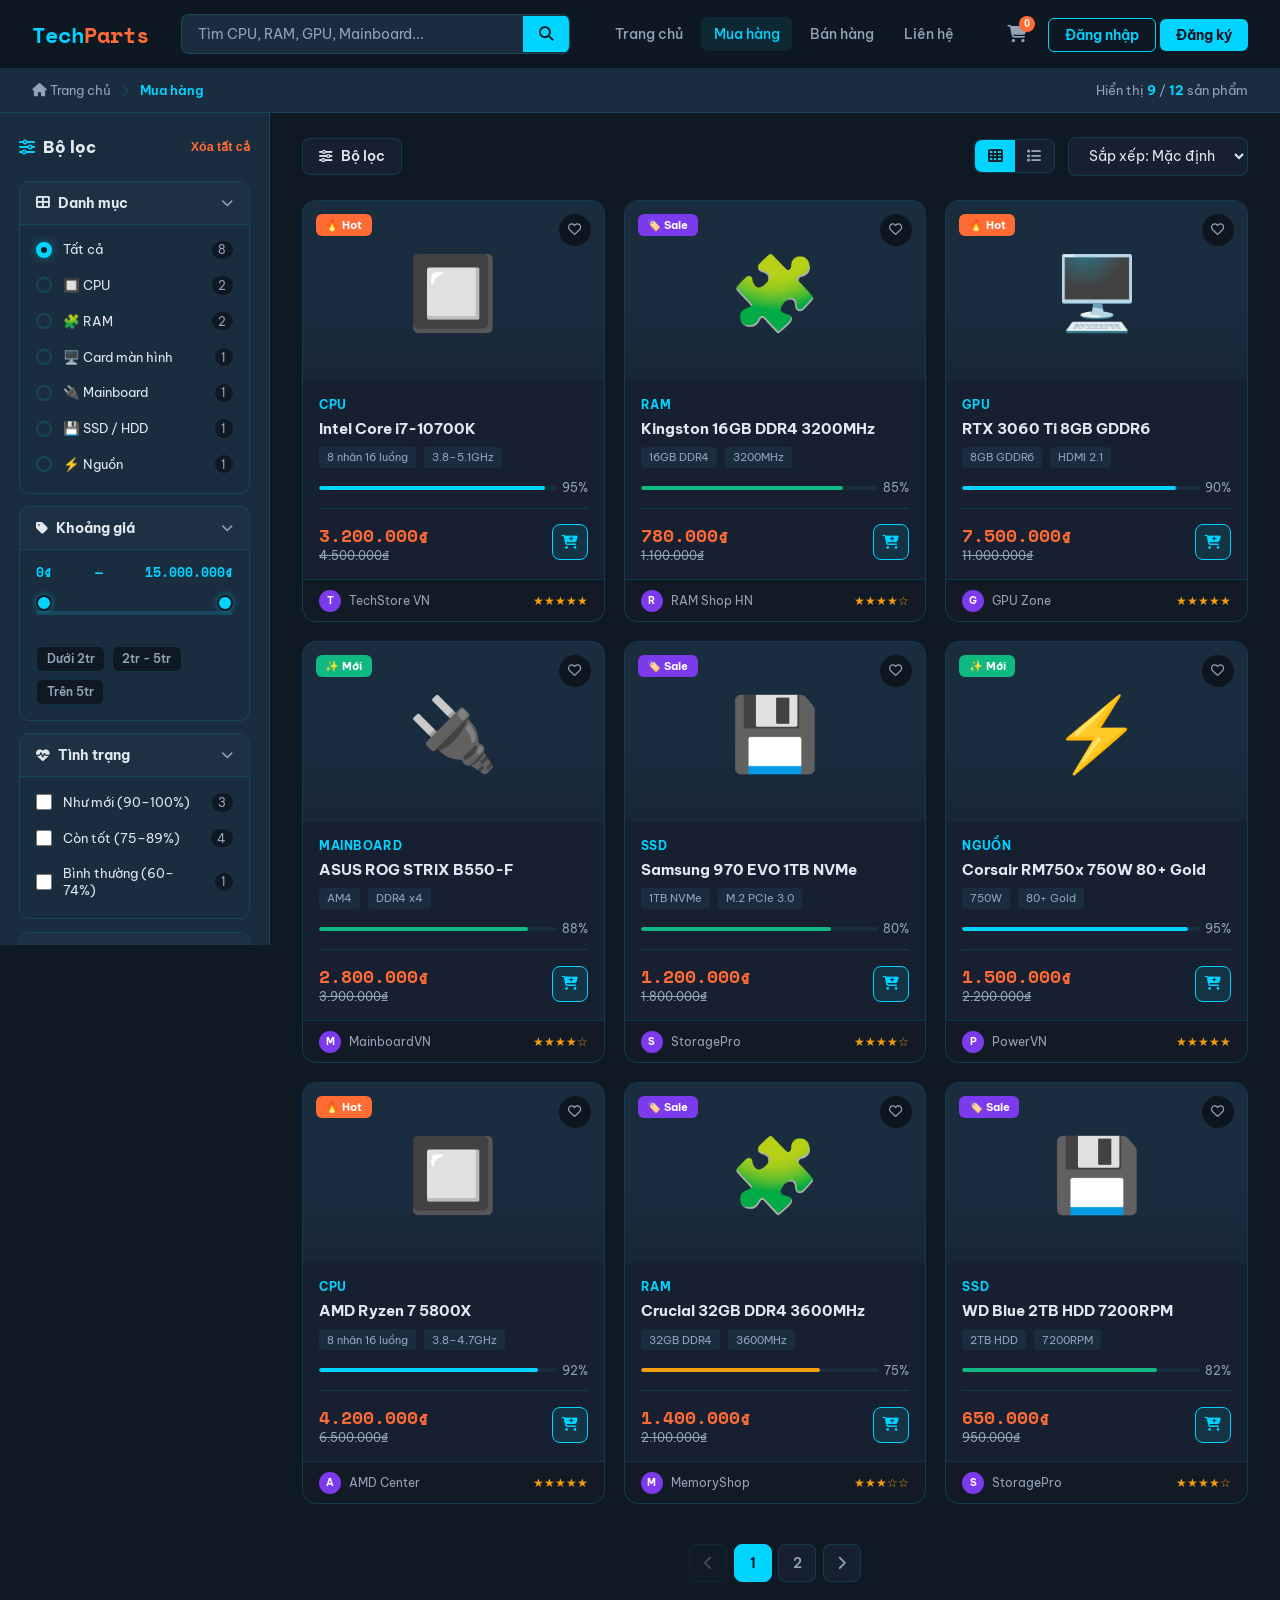
==== commit 47b6c4bb: "Update shop.html" ====
--- a/shop.html
+++ b/shop.html
@@ -59,7 +59,6 @@
       <a href="index.html">Trang chủ</a>
       <a href="shop.html" class="active">Mua hàng</a>
       <a href="sell.html">Bán hàng</a>
-      <a href="news.html">Tin tức</a>
       <a href="lien-he.html">Liên hệ</a>
     </nav>
     <div class="header-actions">
@@ -330,4 +329,4 @@
 
 <script src="shop.js"></script>
 </body>
-</html>+</html>
